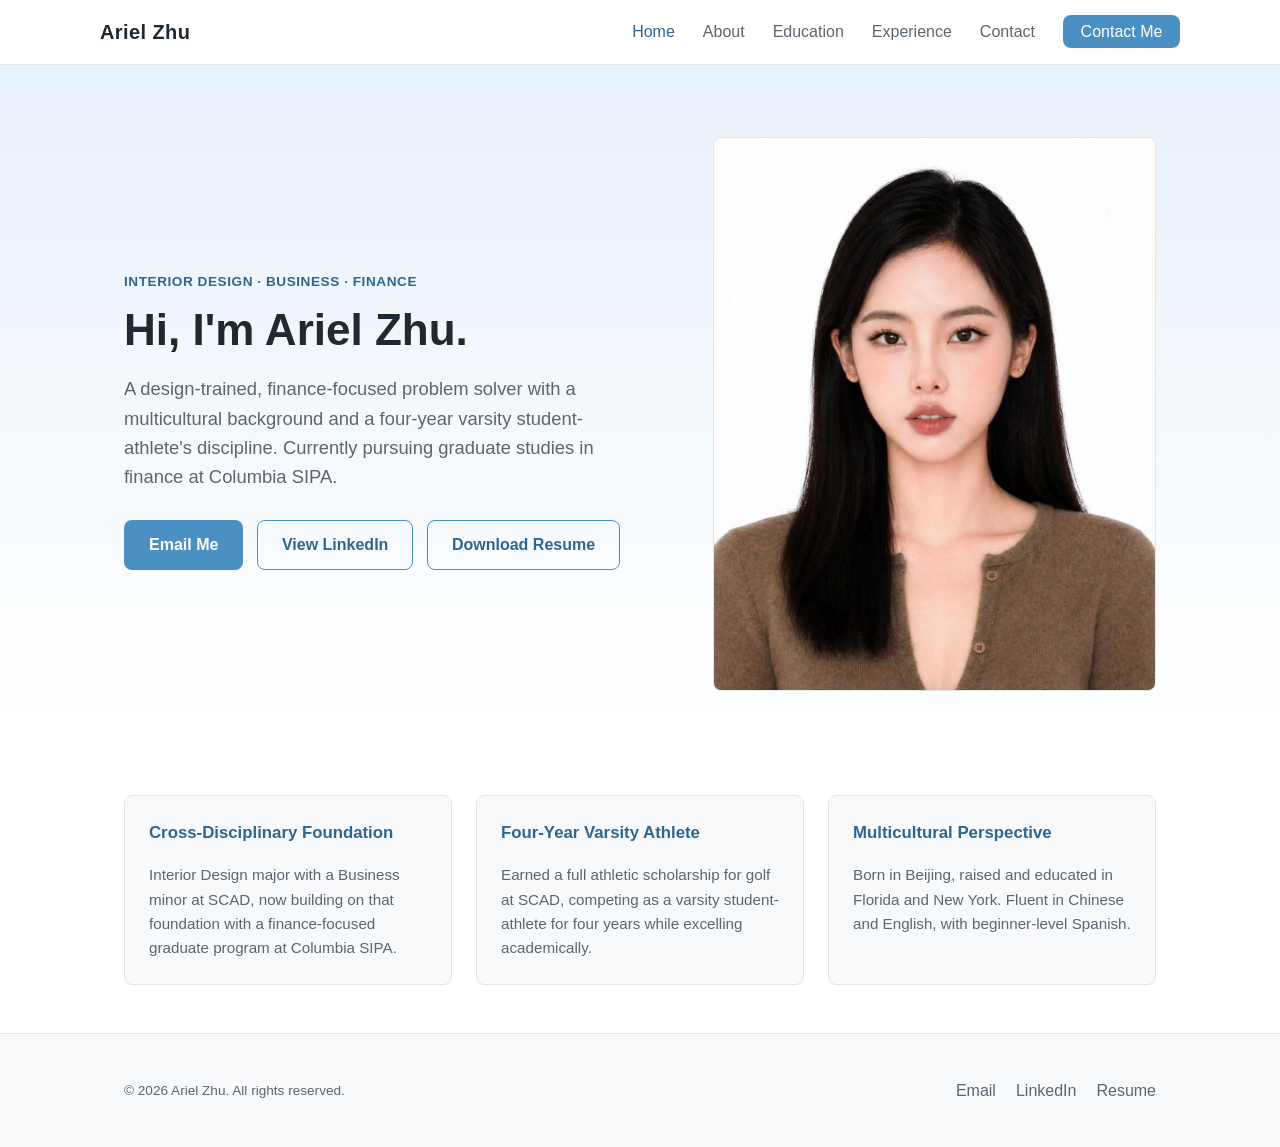
==== index.html @ c0845967 "Add portfolio website for Ariel Zhu, including resume, about, education, experience, and contact pag" ====
<!DOCTYPE html>
<html lang="en">
<head>
  <meta charset="UTF-8" />
  <meta name="viewport" content="width=device-width, initial-scale=1.0" />
  <title>Ariel Zhu | Interior Design, Business &amp; Finance</title>
  <meta name="description" content="Portfolio of Ariel Zhu — SCAD interior design & business graduate, Columbia SIPA finance student, four-year varsity student-athlete." />
  <link rel="stylesheet" href="assets/css/styles.css" />
</head>
<body data-page="home">
  <header class="site-header">
    <nav class="container nav">
      <a href="index.html" class="nav__brand">Ariel Zhu</a>
      <button class="nav__toggle" aria-label="Toggle navigation" aria-expanded="false">
        <span class="nav__toggle-bar"></span>
        <span class="nav__toggle-bar"></span>
        <span class="nav__toggle-bar"></span>
      </button>
      <ul class="nav__links">
        <li><a href="index.html" data-page="home">Home</a></li>
        <li><a href="about.html" data-page="about">About</a></li>
        <li><a href="education.html" data-page="education">Education</a></li>
        <li><a href="experience.html" data-page="experience">Experience</a></li>
        <li><a href="contact.html" data-page="contact">Contact</a></li>
        <li><a class="nav__cta" href="contact.html">Contact Me</a></li>
      </ul>
    </nav>
  </header>

  <main>
    <section class="hero">
      <div class="container hero__grid">
        <div>
          <p class="hero__eyebrow">Interior Design &middot; Business &middot; Finance</p>
          <h1 class="hero__name">Hi, I'm Ariel Zhu.</h1>
          <p class="hero__tagline">
            A design-trained, finance-focused problem solver with a multicultural background and a
            four-year varsity student-athlete's discipline. Currently pursuing graduate studies in
            finance at Columbia SIPA.
          </p>
          <div class="btn-row">
            <a class="btn btn--primary" href="mailto:ariel.zhu@example.com">Email Me</a>
            <a class="btn btn--outline" href="https://www.linkedin.com/in/arielzhu" target="_blank" rel="noopener">View LinkedIn</a>
            <a class="btn btn--outline" href="assets/resume/ariel-zhu-resume.pdf" target="_blank" rel="noopener">Download Resume</a>
          </div>
        </div>
        <div class="hero__photo">
          <img src="assets/images/headshot.jpeg" alt="Ariel Zhu professional headshot" />
        </div>
      </div>
    </section>

    <section class="container">
      <div class="highlights">
        <div class="highlight-card">
          <h3>Cross-Disciplinary Foundation</h3>
          <p>
            Interior Design major with a Business minor at SCAD, now building on that foundation
            with a finance-focused graduate program at Columbia SIPA.
          </p>
        </div>
        <div class="highlight-card">
          <h3>Four-Year Varsity Athlete</h3>
          <p>
            Earned a full athletic scholarship for golf at SCAD, competing as a varsity
            student-athlete for four years while excelling academically.
          </p>
        </div>
        <div class="highlight-card">
          <h3>Multicultural Perspective</h3>
          <p>
            Born in Beijing, raised and educated in Florida and New York. Fluent in Chinese and
            English, with beginner-level Spanish.
          </p>
        </div>
      </div>
    </section>
  </main>

  <footer class="site-footer">
    <div class="container footer__grid">
      <p class="footer__copyright">&copy; 2026 Ariel Zhu. All rights reserved.</p>
      <ul class="footer__links">
        <li><a href="mailto:ariel.zhu@example.com">Email</a></li>
        <li><a href="https://www.linkedin.com/in/arielzhu" target="_blank" rel="noopener">LinkedIn</a></li>
        <li><a href="assets/resume/ariel-zhu-resume.pdf" target="_blank" rel="noopener">Resume</a></li>
      </ul>
    </div>
  </footer>

  <script src="assets/js/main.js"></script>
</body>
</html>
---- assets/css/styles.css ----
/* ==========================================================================
   Ariel Portfolio — Global Styles
   Theme: minimal, professional, light blue accent + neutral palette
   ========================================================================== */

:root {
  --color-primary: #4a90c2;
  --color-primary-dark: #2f6690;
  --color-primary-light: #e8f2fa;
  --color-bg: #ffffff;
  --color-surface: #f7f9fb;
  --color-text: #1f2933;
  --color-text-muted: #5b6670;
  --color-border: #dfe6ec;

  --font-base: "Segoe UI", "Helvetica Neue", Arial, sans-serif;
  --max-width: 1080px;
  --radius: 8px;
  --transition: 0.2s ease;
}

* {
  box-sizing: border-box;
}

html {
  scroll-behavior: smooth;
}

body {
  margin: 0;
  font-family: var(--font-base);
  color: var(--color-text);
  background-color: var(--color-bg);
  line-height: 1.6;
}

img {
  max-width: 100%;
  display: block;
}

a {
  color: var(--color-primary-dark);
  text-decoration: none;
}

a:hover {
  text-decoration: underline;
}

ul {
  padding-left: 1.2rem;
}

.container {
  max-width: var(--max-width);
  margin: 0 auto;
  padding: 0 1.5rem;
}

/* ---------------------------------- Header / Nav ------------------------ */

.site-header {
  position: sticky;
  top: 0;
  z-index: 100;
  background-color: rgba(255, 255, 255, 0.95);
  border-bottom: 1px solid var(--color-border);
  backdrop-filter: blur(6px);
}

.nav {
  display: flex;
  align-items: center;
  justify-content: space-between;
  padding: 1rem 0;
}

.nav__brand {
  font-size: 1.25rem;
  font-weight: 700;
  color: var(--color-text);
  letter-spacing: 0.02em;
}

.nav__brand:hover {
  text-decoration: none;
  color: var(--color-primary-dark);
}

.nav__toggle {
  display: none;
  background: none;
  border: none;
  cursor: pointer;
  padding: 0.25rem;
}

.nav__toggle-bar {
  display: block;
  width: 24px;
  height: 2px;
  background-color: var(--color-text);
  margin: 5px 0;
  transition: transform var(--transition), opacity var(--transition);
}

.nav__links {
  display: flex;
  align-items: center;
  gap: 1.75rem;
  list-style: none;
  margin: 0;
  padding: 0;
}

.nav__links a {
  color: var(--color-text-muted);
  font-weight: 500;
}

.nav__links a.is-active,
.nav__links a:hover {
  color: var(--color-primary-dark);
  text-decoration: none;
}

.nav__cta {
  background-color: var(--color-primary);
  color: #fff !important;
  padding: 0.5rem 1.1rem;
  border-radius: var(--radius);
  font-weight: 600;
}

.nav__cta:hover {
  background-color: var(--color-primary-dark);
  text-decoration: none;
}

/* ---------------------------------- Buttons ------------------------------ */

.btn {
  display: inline-block;
  padding: 0.7rem 1.5rem;
  border-radius: var(--radius);
  font-weight: 600;
  border: 1px solid transparent;
  cursor: pointer;
  transition: background-color var(--transition), color var(--transition), border-color var(--transition);
}

.btn--primary {
  background-color: var(--color-primary);
  color: #fff;
}

.btn--primary:hover {
  background-color: var(--color-primary-dark);
  color: #fff;
  text-decoration: none;
}

.btn--outline {
  background-color: transparent;
  color: var(--color-primary-dark);
  border-color: var(--color-primary);
}

.btn--outline:hover {
  background-color: var(--color-primary-light);
  text-decoration: none;
}

.btn-row {
  display: flex;
  flex-wrap: wrap;
  gap: 0.85rem;
}

/* ---------------------------------- Hero --------------------------------- */

.hero {
  padding: 4.5rem 0 3.5rem;
  background: linear-gradient(180deg, var(--color-primary-light) 0%, #ffffff 100%);
}

.hero__grid {
  display: grid;
  grid-template-columns: 1.1fr 0.9fr;
  gap: 3rem;
  align-items: center;
}

.hero__eyebrow {
  color: var(--color-primary-dark);
  font-weight: 600;
  letter-spacing: 0.04em;
  text-transform: uppercase;
  font-size: 0.85rem;
  margin-bottom: 0.75rem;
}

.hero__name {
  font-size: 2.75rem;
  line-height: 1.15;
  margin: 0 0 1rem;
}

.hero__tagline {
  font-size: 1.15rem;
  color: var(--color-text-muted);
  margin-bottom: 1.75rem;
  max-width: 46ch;
}

.hero__photo {
  border-radius: var(--radius);
  overflow: hidden;
  background-color: var(--color-surface);
  border: 1px solid var(--color-border);
  aspect-ratio: 4 / 5;
  display: flex;
  align-items: center;
  justify-content: center;
}

.hero__photo img {
  width: 100%;
  height: 100%;
  object-fit: cover;
}

.hero__photo-placeholder {
  color: var(--color-text-muted);
  font-size: 0.9rem;
  text-align: center;
  padding: 1.5rem;
}

/* ---------------------------------- Highlights row ----------------------- */

.highlights {
  display: grid;
  grid-template-columns: repeat(3, 1fr);
  gap: 1.5rem;
  margin: 3rem 0;
}

.highlight-card {
  background-color: var(--color-surface);
  border: 1px solid var(--color-border);
  border-radius: var(--radius);
  padding: 1.5rem;
}

.highlight-card h3 {
  margin-top: 0;
  color: var(--color-primary-dark);
  font-size: 1.05rem;
}

.highlight-card p {
  margin-bottom: 0;
  color: var(--color-text-muted);
  font-size: 0.95rem;
}

/* ---------------------------------- Sections ------------------------------ */

.section {
  padding: 3.5rem 0;
}

.section--alt {
  background-color: var(--color-surface);
}

.section__header {
  margin-bottom: 2.25rem;
}

.section__eyebrow {
  color: var(--color-primary-dark);
  font-weight: 600;
  text-transform: uppercase;
  letter-spacing: 0.04em;
  font-size: 0.8rem;
  margin-bottom: 0.5rem;
}

.section__header h1,
.section__header h2 {
  margin: 0 0 0.75rem;
}

.section__intro {
  color: var(--color-text-muted);
  max-width: 65ch;
}

/* ---------------------------------- Page hero (non-home) ------------------ */

.page-hero {
  padding: 3rem 0 2.5rem;
  background: linear-gradient(180deg, var(--color-primary-light) 0%, #ffffff 100%);
  border-bottom: 1px solid var(--color-border);
}

.page-hero h1 {
  margin: 0 0 0.75rem;
}

.page-hero p {
  color: var(--color-text-muted);
  max-width: 60ch;
  margin: 0;
}

/* ---------------------------------- Timeline (Education) ------------------ */

.timeline {
  list-style: none;
  margin: 0;
  padding: 0;
  border-left: 2px solid var(--color-primary);
}

.timeline__item {
  position: relative;
  padding: 0 0 2.5rem 2rem;
}

.timeline__item:last-child {
  padding-bottom: 0;
}

.timeline__item::before {
  content: "";
  position: absolute;
  left: -7px;
  top: 4px;
  width: 12px;
  height: 12px;
  border-radius: 50%;
  background-color: var(--color-primary);
  border: 2px solid #fff;
}

.timeline__meta {
  color: var(--color-primary-dark);
  font-weight: 600;
  font-size: 0.85rem;
  text-transform: uppercase;
  letter-spacing: 0.03em;
  margin-bottom: 0.35rem;
}

.timeline__item h3 {
  margin: 0 0 0.25rem;
}

.timeline__item h4 {
  margin: 0 0 0.75rem;
  color: var(--color-text-muted);
  font-weight: 500;
}

.timeline__item ul {
  margin: 0.5rem 0 0;
  color: var(--color-text-muted);
}

.badge-row {
  display: flex;
  flex-wrap: wrap;
  gap: 0.5rem;
  margin-top: 0.75rem;
}

.badge {
  background-color: var(--color-primary-light);
  color: var(--color-primary-dark);
  padding: 0.25rem 0.7rem;
  border-radius: 999px;
  font-size: 0.8rem;
  font-weight: 600;
}

/* ---------------------------------- Experience cards ----------------------- */

.experience-list {
  display: flex;
  flex-direction: column;
  gap: 1.75rem;
}

.experience-card {
  border: 1px solid var(--color-border);
  border-radius: var(--radius);
  padding: 1.75rem;
  background-color: #fff;
}

.experience-card__header {
  display: flex;
  flex-wrap: wrap;
  justify-content: space-between;
  align-items: baseline;
  gap: 0.5rem;
  margin-bottom: 0.5rem;
}

.experience-card__header h3 {
  margin: 0;
}

.experience-card__dates {
  color: var(--color-primary-dark);
  font-weight: 600;
  font-size: 0.9rem;
  white-space: nowrap;
}

.experience-card__org {
  color: var(--color-text-muted);
  font-weight: 500;
  margin-bottom: 0.85rem;
}

.experience-card ul {
  margin: 0;
  color: var(--color-text-muted);
}

/* ---------------------------------- Project grid ---------------------------- */

.project-grid {
  display: grid;
  grid-template-columns: repeat(auto-fit, minmax(280px, 1fr));
  gap: 1.75rem;
}

.project-card {
  border: 1px solid var(--color-border);
  border-radius: var(--radius);
  overflow: hidden;
  background-color: #fff;
}

.project-card__image {
  aspect-ratio: 4 / 3;
  background-color: var(--color-surface);
  display: flex;
  align-items: center;
  justify-content: center;
  color: var(--color-text-muted);
  font-size: 0.85rem;
  border-bottom: 1px solid var(--color-border);
  text-align: center;
  padding: 1rem;
}

.project-card__image img {
  width: 100%;
  height: 100%;
  object-fit: cover;
}

.project-card__body {
  padding: 1.25rem 1.5rem 1.5rem;
}

.project-card__body h3 {
  margin: 0 0 0.5rem;
}

.project-card__body p {
  color: var(--color-text-muted);
  margin: 0 0 0.85rem;
}

/* ---------------------------------- Contact ------------------------------ */

.contact-grid {
  display: grid;
  grid-template-columns: repeat(auto-fit, minmax(240px, 1fr));
  gap: 1.5rem;
}

.contact-card {
  border: 1px solid var(--color-border);
  border-radius: var(--radius);
  padding: 1.75rem;
  text-align: center;
  background-color: #fff;
}

.contact-card h3 {
  margin: 0.75rem 0 0.4rem;
}

.contact-card p {
  color: var(--color-text-muted);
  margin: 0 0 1rem;
  font-size: 0.9rem;
}

.contact-card__icon {
  font-size: 1.75rem;
}

/* ---------------------------------- Footer -------------------------------- */

.site-footer {
  border-top: 1px solid var(--color-border);
  background-color: var(--color-surface);
  padding: 2rem 0;
}

.footer__grid {
  display: flex;
  flex-wrap: wrap;
  align-items: center;
  justify-content: space-between;
  gap: 1rem;
}

.footer__links {
  display: flex;
  gap: 1.25rem;
  list-style: none;
  margin: 0;
  padding: 0;
}

.footer__links a {
  color: var(--color-text-muted);
  font-weight: 500;
}

.footer__copyright {
  color: var(--color-text-muted);
  font-size: 0.85rem;
}

/* ---------------------------------- Responsive ---------------------------- */

@media (max-width: 860px) {
  .hero__grid {
    grid-template-columns: 1fr;
  }

  .hero__photo {
    max-width: 340px;
    margin: 0 auto;
  }

  .highlights {
    grid-template-columns: 1fr;
  }
}

@media (max-width: 720px) {
  .nav__toggle {
    display: block;
  }

  .nav__links {
    position: absolute;
    top: 100%;
    left: 0;
    right: 0;
    flex-direction: column;
    align-items: flex-start;
    gap: 0.5rem;
    background-color: #fff;
    border-bottom: 1px solid var(--color-border);
    padding: 1rem 1.5rem 1.5rem;
    display: none;
  }

  .nav__links.is-open {
    display: flex;
  }

  .nav__cta {
    width: 100%;
    text-align: center;
  }

  .experience-card__header {
    flex-direction: column;
    align-items: flex-start;
  }
}
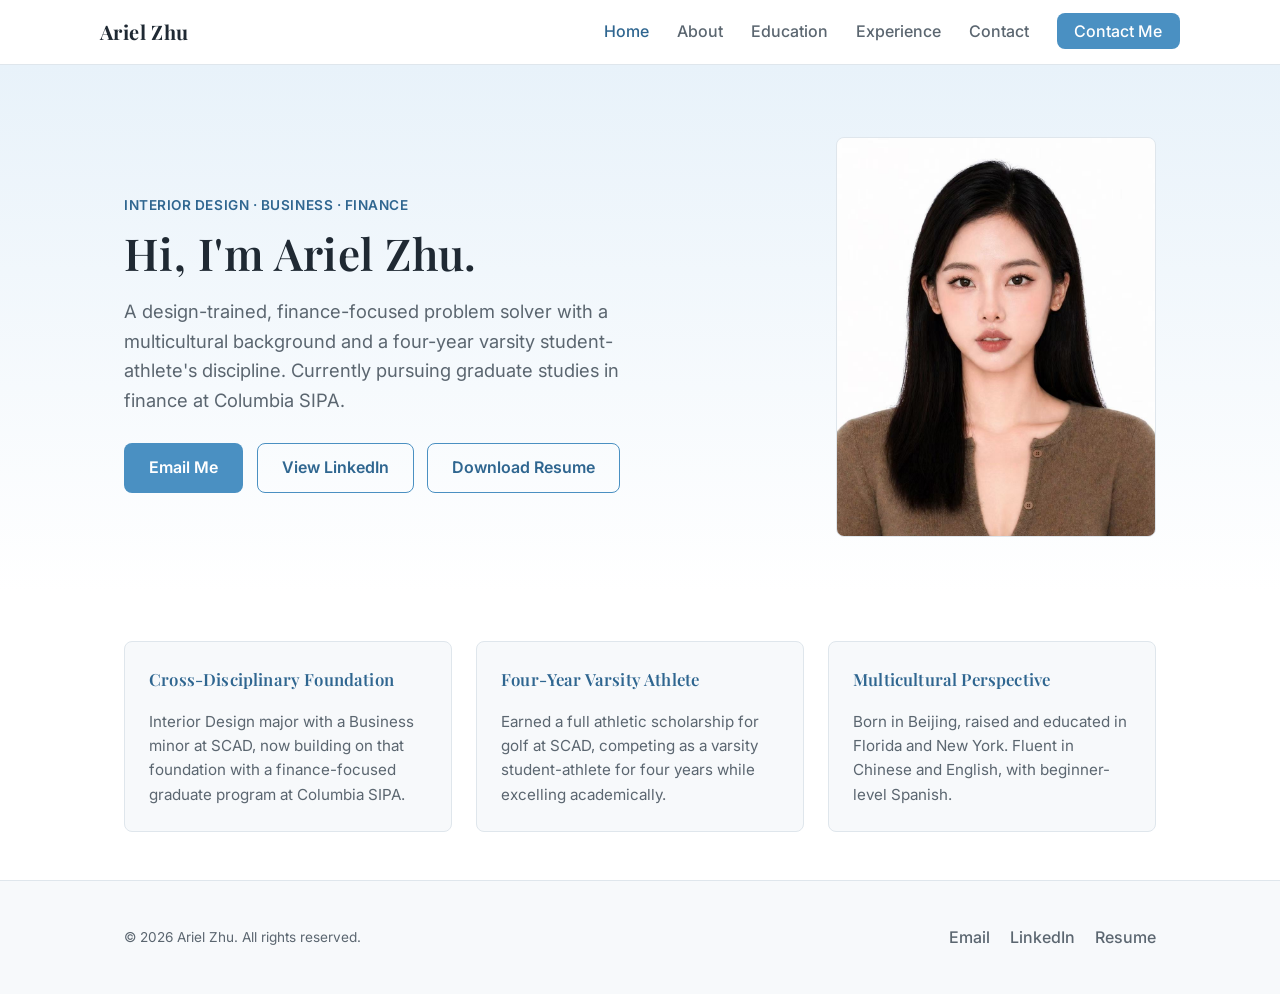
==== commit ca6ebe3b: "Add Google Fonts integration and update styles across multiple pages" ====
--- a/index.html
+++ b/index.html
@@ -5,6 +5,9 @@
   <meta name="viewport" content="width=device-width, initial-scale=1.0" />
   <title>Ariel Zhu | Interior Design, Business &amp; Finance</title>
   <meta name="description" content="Portfolio of Ariel Zhu — SCAD interior design & business graduate, Columbia SIPA finance student, four-year varsity student-athlete." />
+  <link rel="preconnect" href="https://fonts.googleapis.com" />
+  <link rel="preconnect" href="https://fonts.gstatic.com" crossorigin />
+  <link href="https://fonts.googleapis.com/css2?family=Inter:wght@400;500;600;700&family=Playfair+Display:wght@600;700&display=swap" rel="stylesheet" />
   <link rel="stylesheet" href="assets/css/styles.css" />
 </head>
 <body data-page="home">
--- a/assets/css/styles.css
+++ b/assets/css/styles.css
@@ -13,7 +13,8 @@
   --color-text-muted: #5b6670;
   --color-border: #dfe6ec;
 
-  --font-base: "Segoe UI", "Helvetica Neue", Arial, sans-serif;
+  --font-base: "Inter", "Segoe UI", "Helvetica Neue", Arial, sans-serif;
+  --font-display: "Playfair Display", "Segoe UI", Georgia, serif;
   --max-width: 1080px;
   --radius: 8px;
   --transition: 0.2s ease;
@@ -33,6 +34,17 @@
   color: var(--color-text);
   background-color: var(--color-bg);
   line-height: 1.6;
+  -webkit-font-smoothing: antialiased;
+}
+
+h1,
+h2,
+h3,
+.hero__name,
+.nav__brand {
+  font-family: var(--font-display);
+  font-weight: 600;
+  letter-spacing: 0.01em;
 }
 
 img {
@@ -221,6 +233,8 @@
   background-color: var(--color-surface);
   border: 1px solid var(--color-border);
   aspect-ratio: 4 / 5;
+  max-width: 320px;
+  margin-left: auto;
   display: flex;
   align-items: center;
   justify-content: center;
@@ -450,7 +464,7 @@
 }
 
 .project-card__image {
-  aspect-ratio: 4 / 3;
+  aspect-ratio: 16 / 10;
   background-color: var(--color-surface);
   display: flex;
   align-items: center;
@@ -553,7 +567,7 @@
   }
 
   .hero__photo {
-    max-width: 340px;
+    max-width: 260px;
     margin: 0 auto;
   }
 
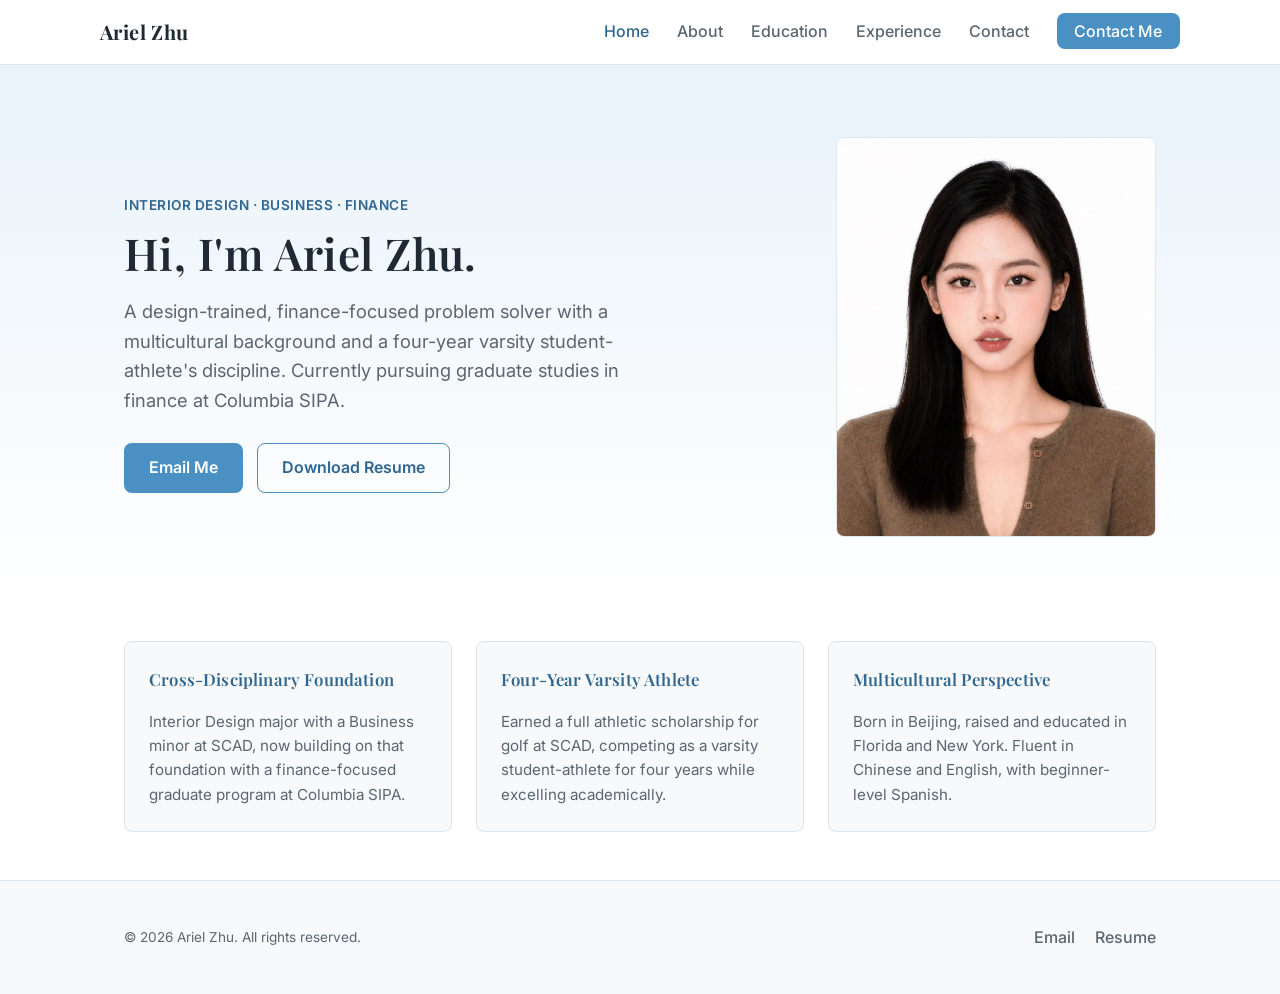
==== commit 71387436: "Refactor experience section: replace project grid with experience cards and update content for clari" ====
--- a/index.html
+++ b/index.html
@@ -43,7 +43,6 @@
           </p>
           <div class="btn-row">
             <a class="btn btn--primary" href="mailto:ariel.zhu@example.com">Email Me</a>
-            <a class="btn btn--outline" href="https://www.linkedin.com/in/arielzhu" target="_blank" rel="noopener">View LinkedIn</a>
             <a class="btn btn--outline" href="assets/resume/ariel-zhu-resume.pdf" target="_blank" rel="noopener">Download Resume</a>
           </div>
         </div>
@@ -85,7 +84,6 @@
       <p class="footer__copyright">&copy; 2026 Ariel Zhu. All rights reserved.</p>
       <ul class="footer__links">
         <li><a href="mailto:ariel.zhu@example.com">Email</a></li>
-        <li><a href="https://www.linkedin.com/in/arielzhu" target="_blank" rel="noopener">LinkedIn</a></li>
         <li><a href="assets/resume/ariel-zhu-resume.pdf" target="_blank" rel="noopener">Resume</a></li>
       </ul>
     </div>
--- a/assets/css/styles.css
+++ b/assets/css/styles.css
@@ -446,53 +446,6 @@
 .experience-card ul {
   margin: 0;
   color: var(--color-text-muted);
-}
-
-/* ---------------------------------- Project grid ---------------------------- */
-
-.project-grid {
-  display: grid;
-  grid-template-columns: repeat(auto-fit, minmax(280px, 1fr));
-  gap: 1.75rem;
-}
-
-.project-card {
-  border: 1px solid var(--color-border);
-  border-radius: var(--radius);
-  overflow: hidden;
-  background-color: #fff;
-}
-
-.project-card__image {
-  aspect-ratio: 16 / 10;
-  background-color: var(--color-surface);
-  display: flex;
-  align-items: center;
-  justify-content: center;
-  color: var(--color-text-muted);
-  font-size: 0.85rem;
-  border-bottom: 1px solid var(--color-border);
-  text-align: center;
-  padding: 1rem;
-}
-
-.project-card__image img {
-  width: 100%;
-  height: 100%;
-  object-fit: cover;
-}
-
-.project-card__body {
-  padding: 1.25rem 1.5rem 1.5rem;
-}
-
-.project-card__body h3 {
-  margin: 0 0 0.5rem;
-}
-
-.project-card__body p {
-  color: var(--color-text-muted);
-  margin: 0 0 0.85rem;
 }
 
 /* ---------------------------------- Contact ------------------------------ */
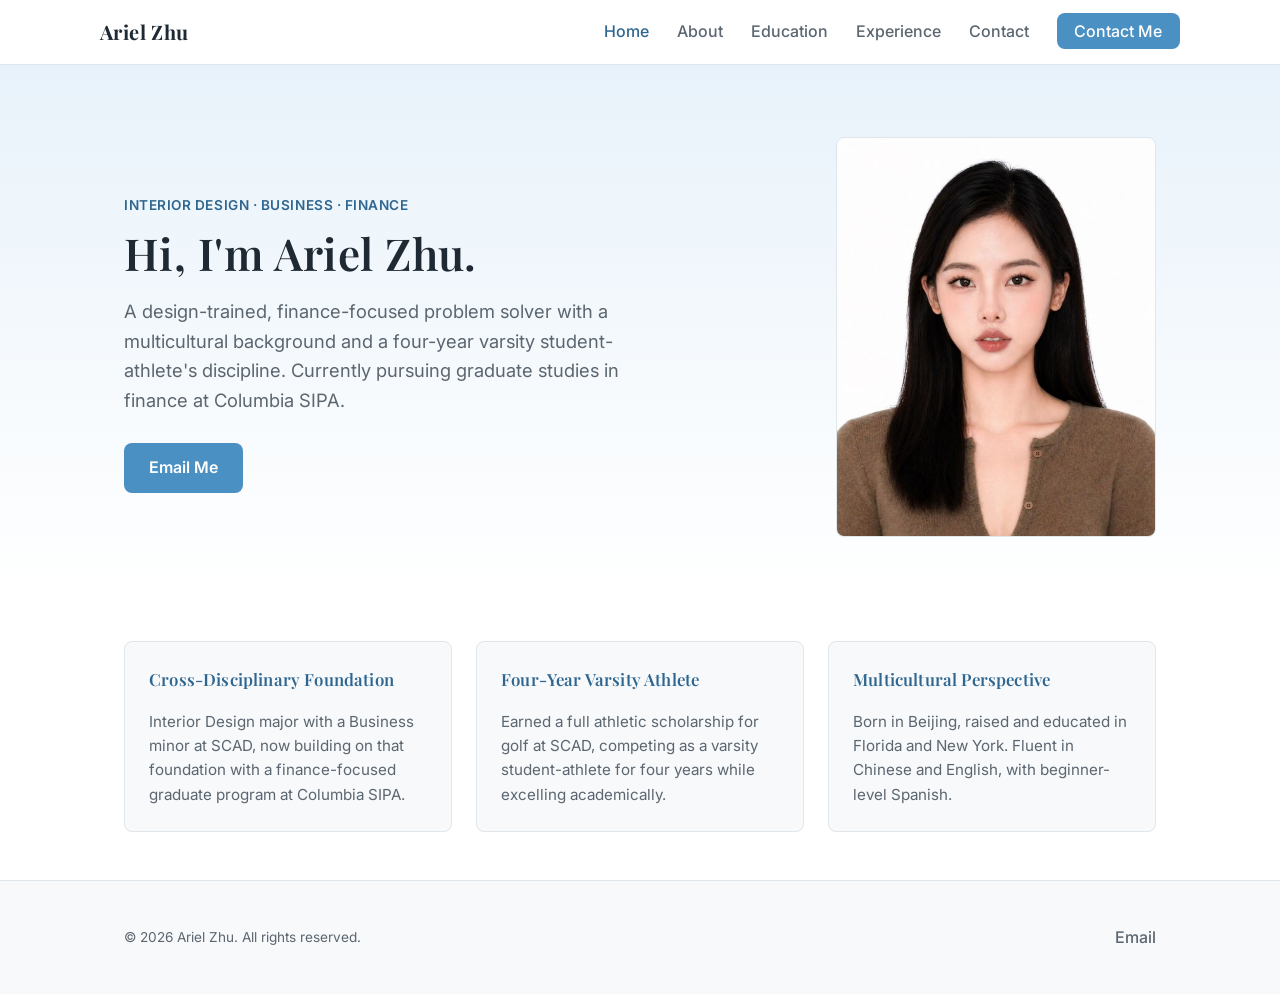
==== commit 3109dbe9: "made changes in experience page" ====
--- a/index.html
+++ b/index.html
@@ -42,8 +42,7 @@
             finance at Columbia SIPA.
           </p>
           <div class="btn-row">
-            <a class="btn btn--primary" href="mailto:ariel.zhu@example.com">Email Me</a>
-            <a class="btn btn--outline" href="assets/resume/ariel-zhu-resume.pdf" target="_blank" rel="noopener">Download Resume</a>
+            <a class="btn btn--primary" href="mailto:lwzhu66@outlook.com">Email Me</a>
           </div>
         </div>
         <div class="hero__photo">
@@ -83,8 +82,7 @@
     <div class="container footer__grid">
       <p class="footer__copyright">&copy; 2026 Ariel Zhu. All rights reserved.</p>
       <ul class="footer__links">
-        <li><a href="mailto:ariel.zhu@example.com">Email</a></li>
-        <li><a href="assets/resume/ariel-zhu-resume.pdf" target="_blank" rel="noopener">Resume</a></li>
+        <li><a href="mailto:lwzhu66@outlook.com">Email</a></li>
       </ul>
     </div>
   </footer>
